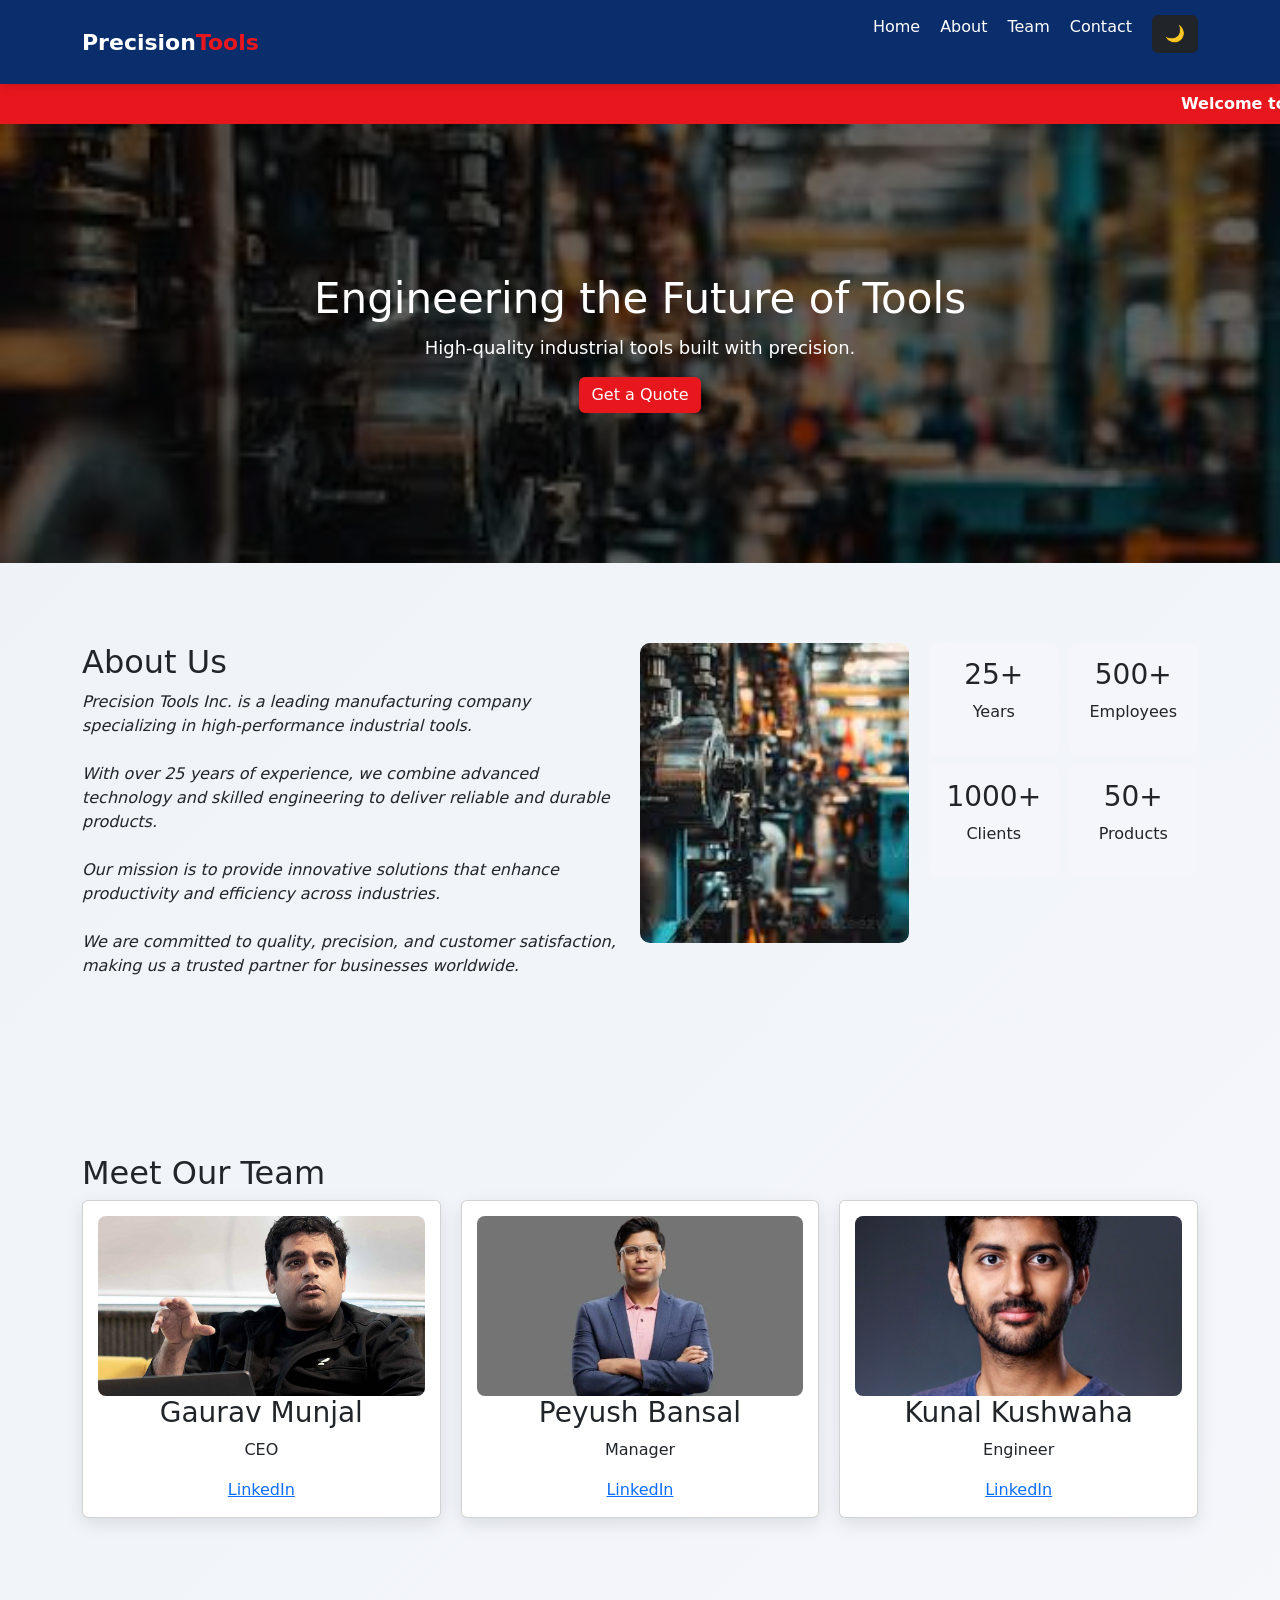
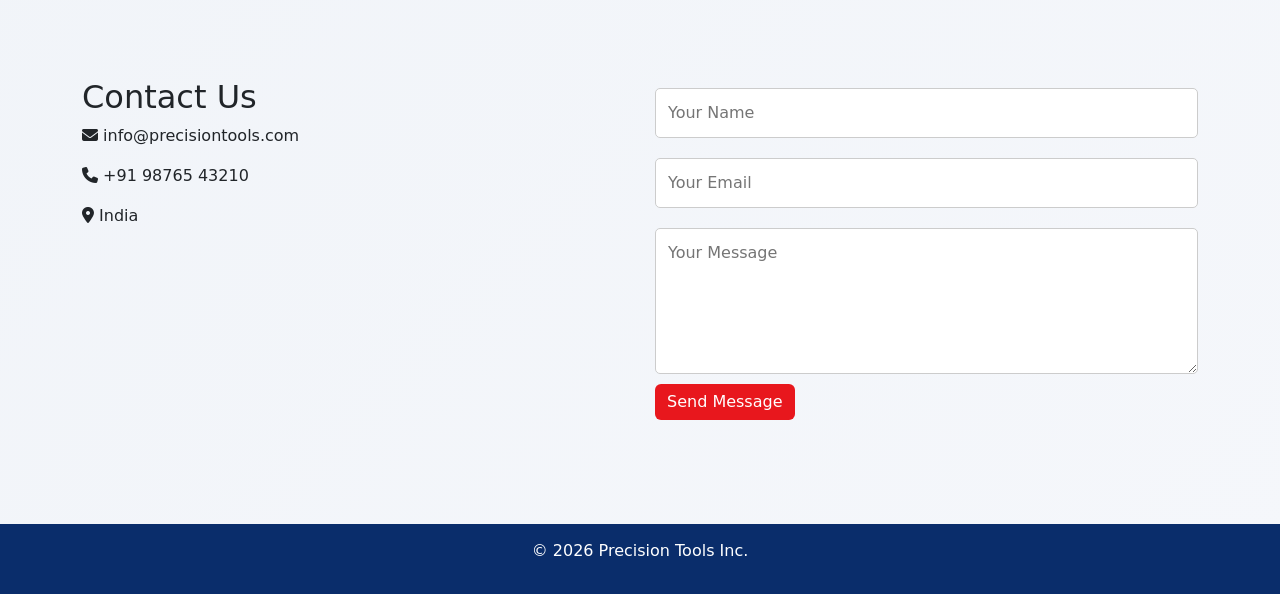
==== index.html @ 8a46efdd "Add 'Get a Quote' button to hero section" ====
<html>
<head>
  <title>Precision Tools Inc.</title>

  <link rel="stylesheet" href="style.css">
  <link href="https://cdn.jsdelivr.net/npm/bootstrap@5.3.0/dist/css/bootstrap.min.css" rel="stylesheet">
  <link rel="stylesheet" href="https://cdnjs.cloudflare.com/ajax/libs/font-awesome/6.5.0/css/all.min.css"> 
</head>

<body>

<header class="header">
  <div class="container nav-container">
    <div class="logo">Precision<span>Tools</span></div>
    <nav>
      <ul class="nav-links">
        <li><a href="#home">Home</a></li>
        <li><a href="#about">About</a></li>
        <li><a href="#team">Team</a></li>
        <li><a href="#contact">Contact</a></li>
  <button onclick="toggleDark()" class="btn btn-dark">🌙</button>
      </ul>
    </nav>
  </div>
</header>

<main>

<marquee>Welcome to Precision Tools Inc. | High Quality Manufacturing | Trusted by 1000+ Clients</marquee>

<section class="hero" id="home">
  <div class="container hero-content">
    <h1>Engineering the Future of Tools</h1>
    <p>High-quality industrial tools built with precision.</p>
    <a href="quote.html" target="_blank" class="btn custom-btn">
  Get a Quote
</a>
  </div>
</section>

<section class="about" id="about">
  <div class="container about-grid">

    <div class="about-text">
      <h2>About Us</h2>
      <p>
       <i>Precision Tools Inc. is a leading manufacturing company specializing in high-performance industrial tools.<br><br></i>

        <i>With over 25 years of experience, we combine advanced technology and skilled engineering to deliver reliable and durable products.<br><br></i>

       <i>Our mission is to provide innovative solutions that enhance productivity and efficiency across industries.<br><br></i>

        <i>We are committed to quality, precision, and customer satisfaction, making us a trusted partner for businesses worldwide.</i>
      </p>
    </div>

    <div class="about-image">
      <img src="images/img1.jpg" alt="Factory">
    </div>

    <div class="about-stats">
      <div class="stat-card"><h3>25+</h3><p>Years</p></div>
      <div class="stat-card"><h3>500+</h3><p>Employees</p></div>
      <div class="stat-card"><h3>1000+</h3><p>Clients</p></div>
      <div class="stat-card"><h3>50+</h3><p>Products</p></div>
    </div>

  </div>
</section>

<section class="team" id="team">
  <div class="container">
    <h2>Meet Our Team</h2>

    <div class="cards-grid">
      <div class="card">
        <img src="images/iimg1.jpg" alt="image">
        <h3>Gaurav Munjal</h3>
        <p>CEO</p>
        <a href="https://www.linkedin.com/in/gauravmunjal/" target="_blank">LinkedIn</a>
      </div>

      <div class="card">
        <img src="images/iimg2.webp" alt="image">
        <h3>Peyush Bansal</h3>
        <p>Manager</p>
        <a href="https://www.linkedin.com/in/peyushbansal/" target="_blank">LinkedIn</a>
      </div>

      <div class="card">
        <img src="images/iimg3.jpg" alt="images">
        <h3>Kunal Kushwaha</h3>
        <p>Engineer</p>
        <a href="https://www.linkedin.com/in/kunal-kushwaha/" target="_blank">LinkedIn</a>
      </div>
    </div>
  </div>
</section>

<section class="contact" id="contact">
  <div class="container contact-grid">

    <div class="contact-info">
      <h2>Contact Us</h2>

      <p><i class="fas fa-envelope"></i> info@precisiontools.com</p>
      <p><i class="fas fa-phone"></i> +91 98765 43210</p>
      <p><i class="fas fa-map-marker-alt"></i> India</p>

      <iframe 
        src="https://maps.google.com/maps?q=Delhi&z=13&output=embed"
        width="350" height="200">
      </iframe>
    </div>

    <form class="contact-form" onsubmit="return handleSubmit(event)">
      <input type="text" placeholder="Your Name" required>
      <input type="email" placeholder="Your Email" required>
      <textarea rows="5" placeholder="Your Message" required></textarea>
      <button class="btn custom-btn" type="submit">Send Message</button>
    </form>

  </div>
</section>

</main>

<footer class="footer">
  <p>© 2026 Precision Tools Inc.</p>
</footer>
  <div class="toast align-items-center text-bg-success border-0 position-fixed bottom-0 end-0 p-3" id="liveToast">
  <div class="d-flex">
    <div class="toast-body">
      ✅ Message sent successfully!
    </div>
    <button type="button" class="btn-close btn-close-white me-2 m-auto" data-bs-dismiss="toast"></button>
  </div>
</div>

  <div class="modal fade" id="imgModal">
  <div class="modal-dialog modal-dialog-centered">
    <div class="modal-content">
      <img id="modalImg" style="width:100%">
    </div>
  </div>
</div>

  <script src="https://cdn.jsdelivr.net/npm/bootstrap@5.3.0/dist/js/bootstrap.bundle.min.js"></script>

  <script>
function handleSubmit(event) {
  event.preventDefault();

  let toastEl = document.getElementById('liveToast');
  let toast = new bootstrap.Toast(toastEl, {
    delay: 3000
  });

  toast.show();
}
document.querySelectorAll(".card img").forEach(img => {
  img.addEventListener("click", function(){
    document.getElementById("modalImg").src = this.src;
    let modal = new bootstrap.Modal(document.getElementById("imgModal"));
    modal.show();
  });
});
</script>

  <script>
function toggleDark(){
  document.body.classList.toggle("dark-mode");
}
</script>

</body>
</html>
---- style.css ----
:root {
  --blue:#0a2d6b;
  --accent:#e8171d;
  --light:#f4f6fb;
  --text:#333;
}


*{
  margin:0;
  padding:0;
  box-sizing:border-box;
  scroll-behavior:smooth;
  transition:all 0.3s ease;
}

body{
  font-family:Arial;
  color:var(--text);
  background:linear-gradient(135deg,#eef2f7,#f5f7fb);
}


.container{
  width:90%;
  max-width:1200px;
  margin:auto;
}


section{
  padding:80px 0;
}

.header{
  background:var(--blue);
  position:sticky;
  top:0;
  z-index:1000;
  box-shadow:0 4px 10px rgba(0,0,0,0.1);
}

.nav-container{
  display:flex;
  justify-content:space-between;
  align-items:center;
  padding:15px 0;
}

.logo{
  color:white;
  font-size:22px;
  font-weight:bold;
}

.logo span{
  color:var(--accent);
}

.nav-links{
  display:flex;
  gap:20px;
  list-style:none;
}

.nav-links a{
  color:white;
  text-decoration:none;
  position:relative;
}

.nav-links a::after{
  content:"";
  position:absolute;
  left:0;
  bottom:-5px;
  width:0%;
  height:2px;
  background:var(--accent);
  transition:0.3s;
}

.nav-links a:hover::after{
  width:100%;
}


marquee{
  background:var(--accent);
  color:white;
  padding:8px;
  font-weight:bold;
}


.hero{
  background:linear-gradient(rgba(0,0,0,0.6),rgba(0,0,0,0.6)),url("images/img1.jpg");
  background-size:cover;
  color:white;
  text-align:center;
  padding:150px 20px;
}

.hero h1{
  font-size:42px;
  animation:fadeDown 1s ease;
}

.hero p{
  font-size:18px;
  margin-top:10px;
  animation:fadeUp 1s ease;
}


.btn{
  background:var(--accent);
  color:white;
  padding:10px 20px;
  border:none;
  border-radius:5px;
  display:inline-block;
  cursor:pointer;
  transition:0.3s;
}

.btn:hover{
  transform:scale(1.07);
  box-shadow:0 5px 15px rgba(0,0,0,0.3);
}


.about-grid{
  display:flex;
  gap:20px;
  align-items:flex-start;
  flex-wrap:nowrap;
}

.about-text{
  flex:2;
}

.about-image{
  flex:1;
}

.about-image img{
  width:100%;
  height:300px;
  object-fit:cover;
  border-radius:10px;
  transition:0.4s;
}

.about-image img:hover{
  transform:scale(1.05);
  box-shadow:0 10px 25px rgba(0,0,0,0.2);
}


.about-stats{
  flex:1;
  display:grid;
  grid-template-columns:repeat(2,1fr);
  gap:10px;
}

.stat-card{
  background:var(--light);
  padding:15px;
  text-align:center;
  border-radius:8px;
  transition:0.3s;
}

.stat-card:hover{
  background:var(--blue);
  color:white;
  transform:translateY(-5px) scale(1.05);
  box-shadow:0 10px 20px rgba(0,0,0,0.15);
}


.cards-grid{
  display:grid;
  grid-template-columns:repeat(auto-fit,minmax(250px,1fr));
  gap:20px;
}

.card{
  background:white;
  padding:15px;
  text-align:center;
  border-radius:12px;
  overflow:hidden;
  box-shadow:0 6px 18px rgba(0,0,0,0.1);
  transition:0.3s;
}

.card img{
  height:180px;
  width:100%;
  object-fit:cover;
  border-radius:8px;
  transition:0.4s;
}

.card:hover{
  transform:translateY(-10px) scale(1.03);
}

.card:hover img{
  transform:scale(1.1);
}


.contact-grid{
  display:grid;
  grid-template-columns:1fr 1fr;
  gap:30px;
}

.contact-form input,
.contact-form textarea{
  width:100%;
  padding:12px;
  margin:10px 0;
  border:1px solid #ccc;
  border-radius:5px;
  transition:0.3s;
}

.contact-form input:focus,
.contact-form textarea:focus{
  border:1px solid var(--accent);
  outline:none;
  box-shadow:0 0 8px rgba(232,23,29,0.2);
}


.footer{
  background:var(--blue);
  color:white;
  text-align:center;
  padding:15px;
}
#modalImg {
  border-radius: 10px;
}
.dark-mode {
  background:#121212;
  color:white;
}

.dark-mode .header {
  background:#000;
}

.dark-mode .card,
.dark-mode .stat-card {
  background:#1e1e1e;
  color:white;
}

.dark-mode .footer {
  background:#000;
}

.custom-btn {
  background-color: #e8171d !important;
  color: white !important;
  border: none !important;
}

.custom-btn:hover {
  background-color: #c91418 !important;
}

@keyframes fadeDown{
  from{opacity:0; transform:translateY(-20px);}
  to{opacity:1; transform:translateY(0);}
}

@keyframes fadeUp{
  from{opacity:0; transform:translateY(20px);}
  to{opacity:1; transform:translateY(0);}
}
  .toast {
  animation: slideIn 0.5s ease;
  border-radius: 12px;
  box-shadow: 0 10px 25px rgba(0,0,0,0.2);
}
@keyframes slideIn {
  from {
    transform: translateX(100%);
    opacity: 0;
  }
  to {
    transform: translateX(0);
    opacity: 1;
  }
}

@media(max-width:768px){
  .about-grid{
    flex-direction:column;
  }
  .contact-grid{
    grid-template-columns:1fr;
  }

  .hero h1{
    font-size:28px;
  }
}
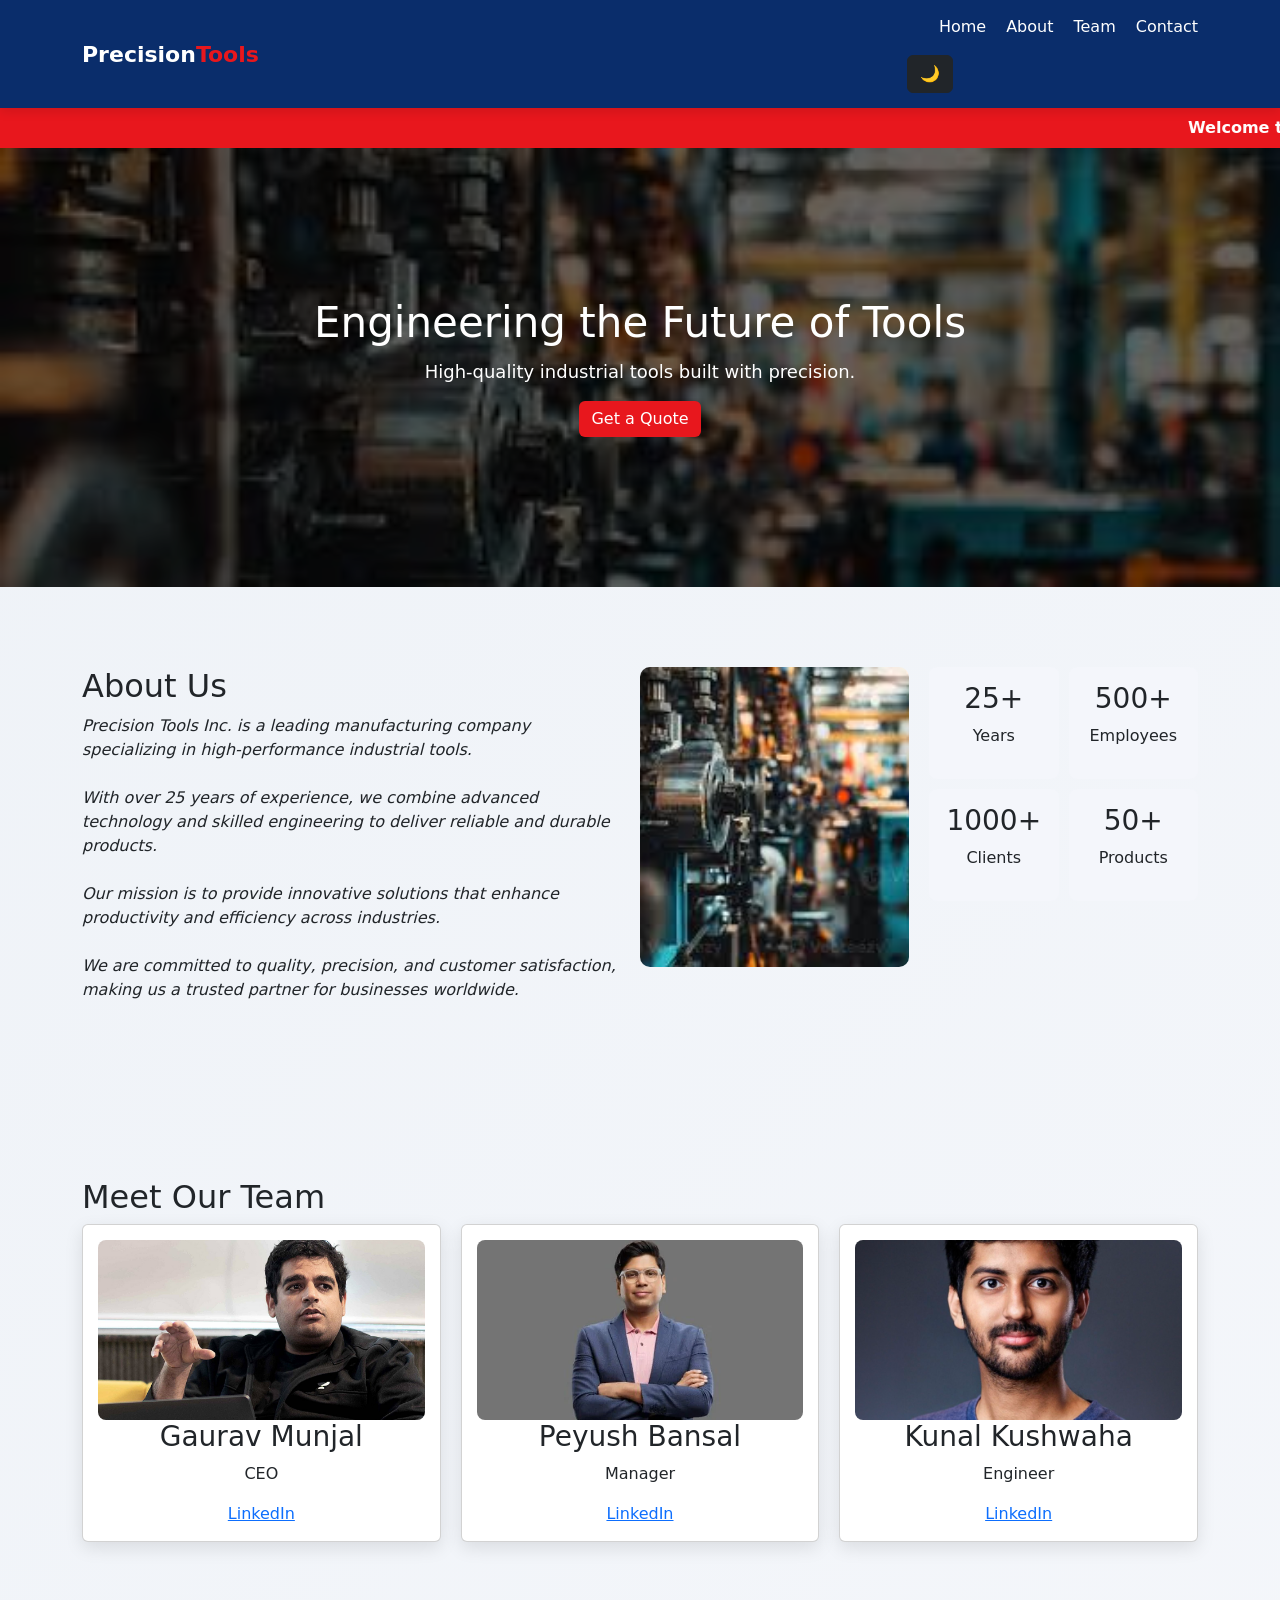
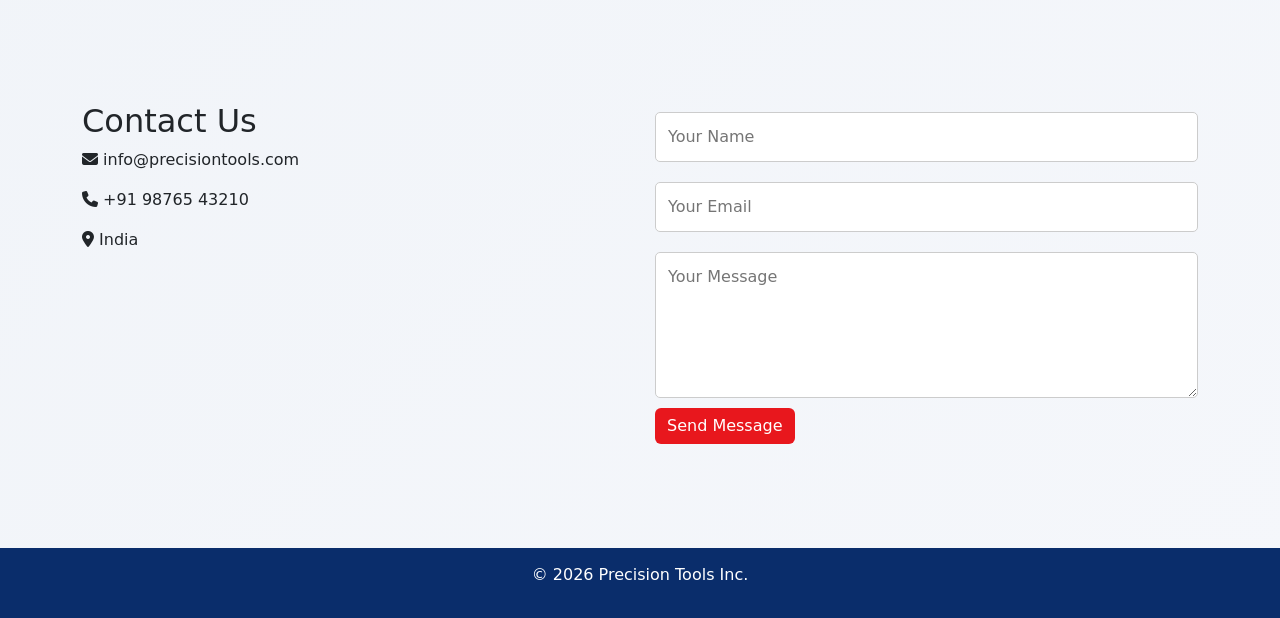
==== commit 48d91469: "Fix button indentation in index.html" ====
--- a/index.html
+++ b/index.html
@@ -18,8 +18,8 @@
         <li><a href="#about">About</a></li>
         <li><a href="#team">Team</a></li>
         <li><a href="#contact">Contact</a></li>
-  <button onclick="toggleDark()" class="btn btn-dark">🌙</button>
       </ul>
+      <button onclick="toggleDark()" class="btn btn-dark">🌙</button>
     </nav>
   </div>
 </header>
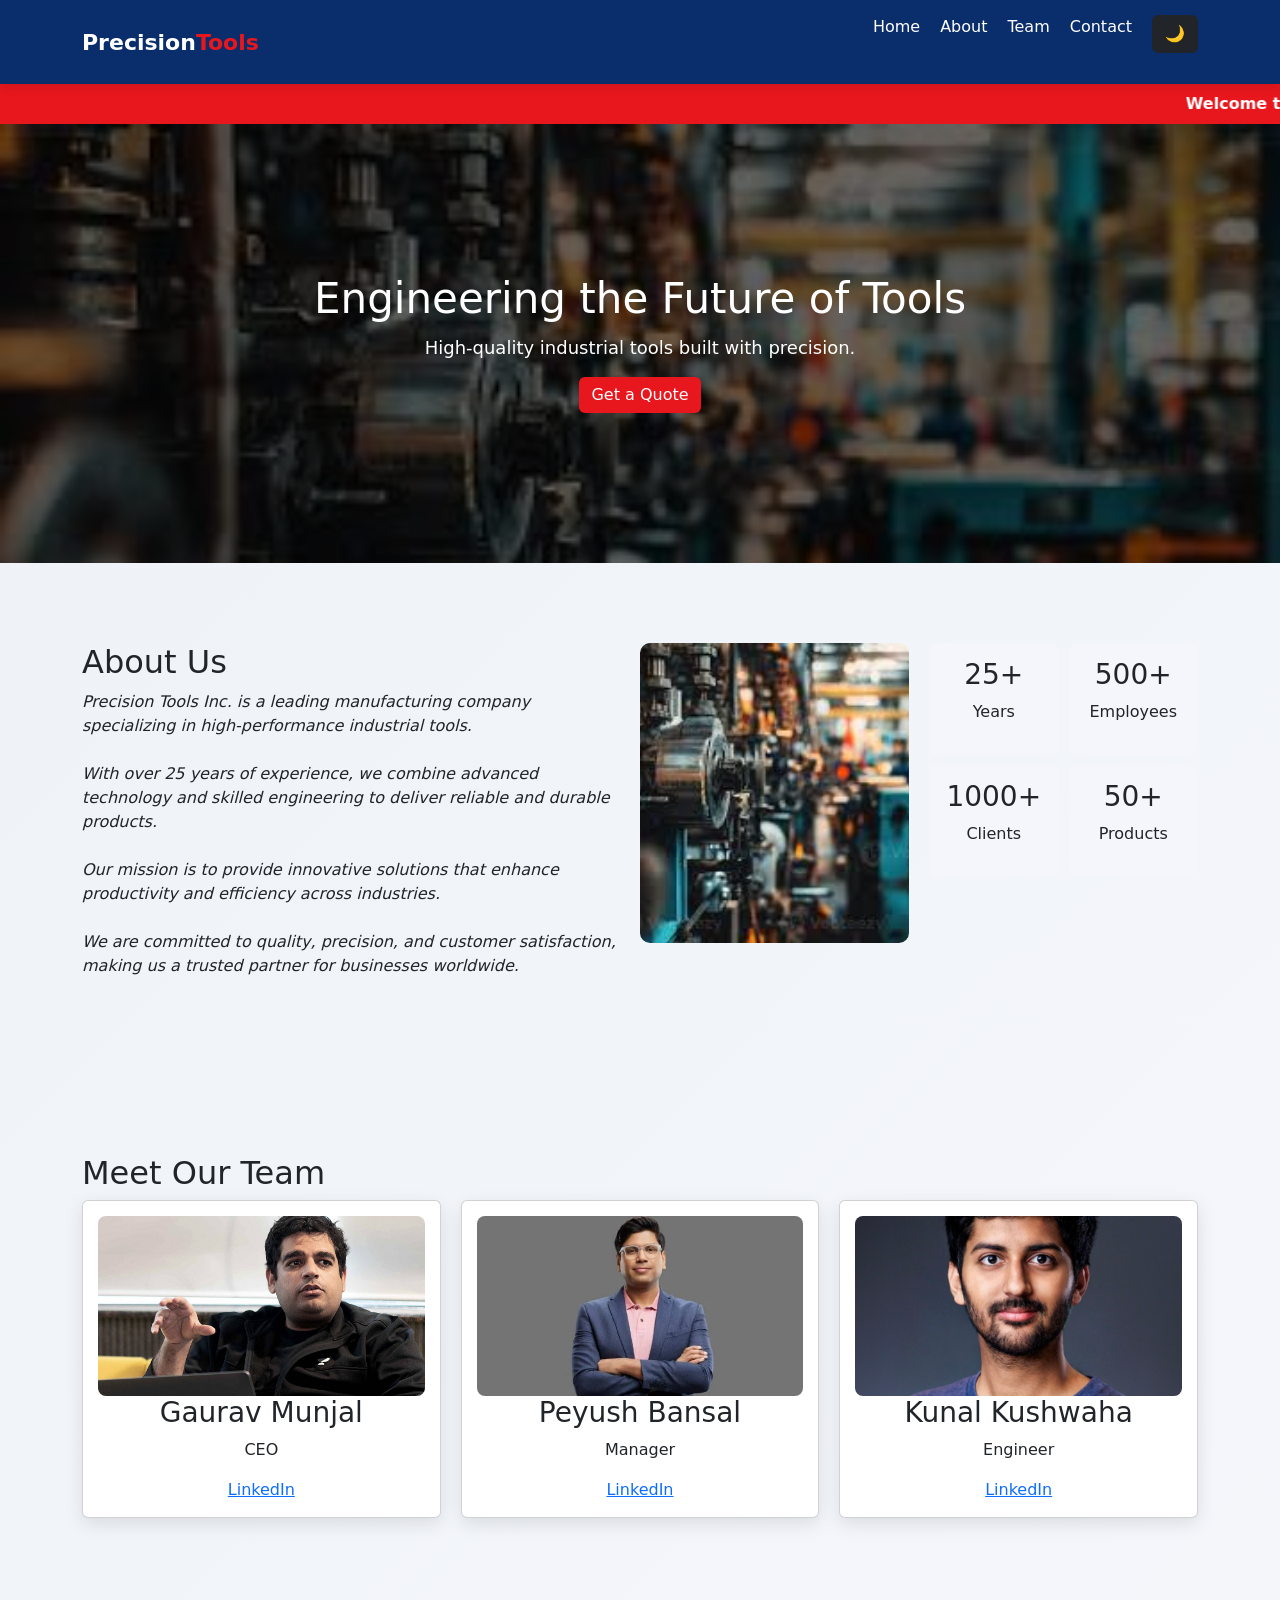
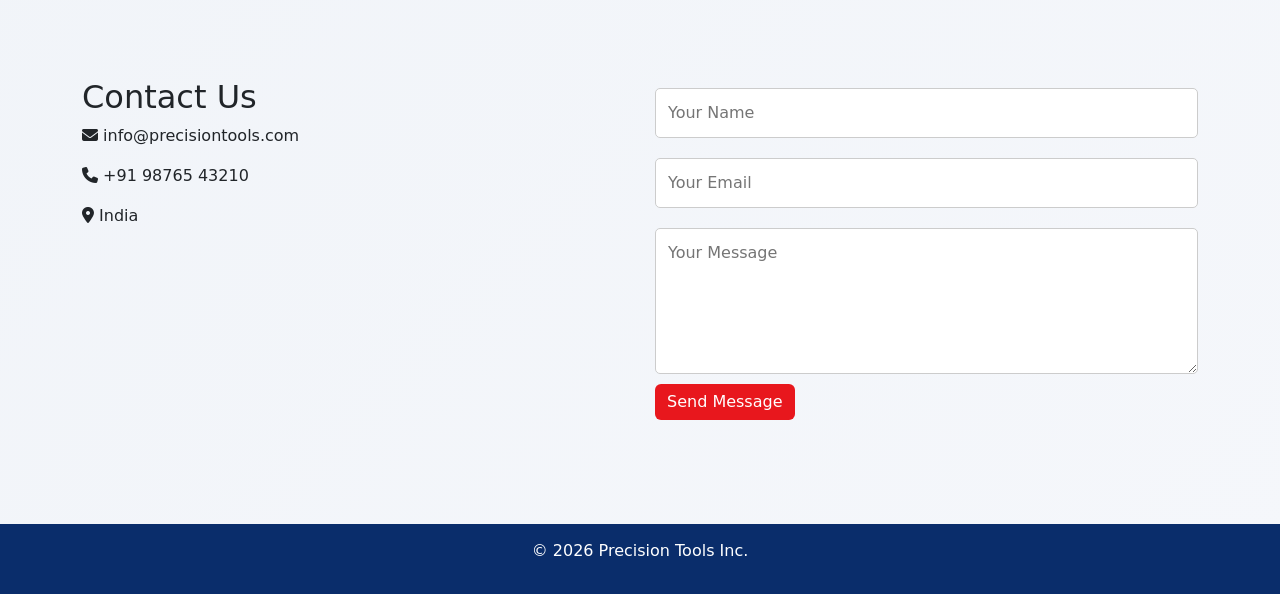
==== commit 6f9c771b: "Fix indentation for closing ul tag in index.html" ====
--- a/index.html
+++ b/index.html
@@ -18,8 +18,8 @@
         <li><a href="#about">About</a></li>
         <li><a href="#team">Team</a></li>
         <li><a href="#contact">Contact</a></li>
+      <button onclick="toggleDark()" class="btn btn-dark">🌙</button>
       </ul>
-      <button onclick="toggleDark()" class="btn btn-dark">🌙</button>
     </nav>
   </div>
 </header>
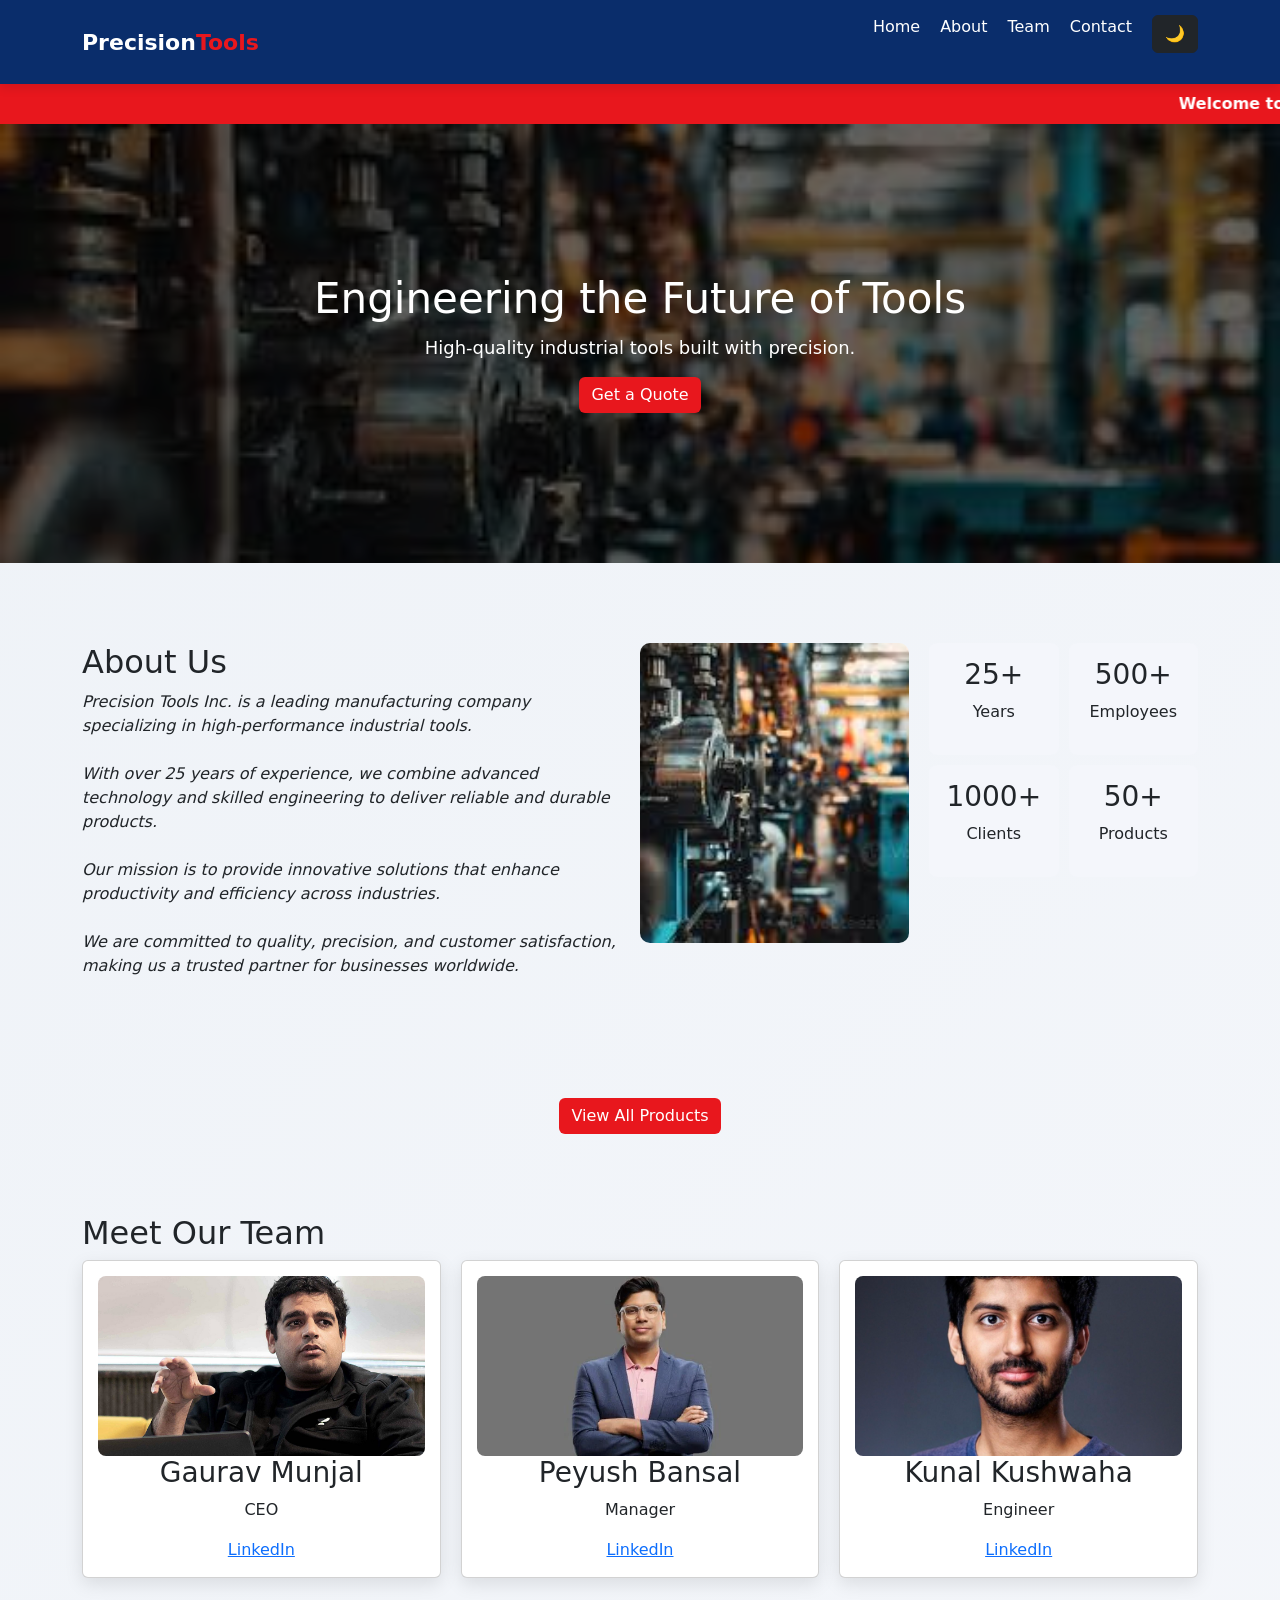
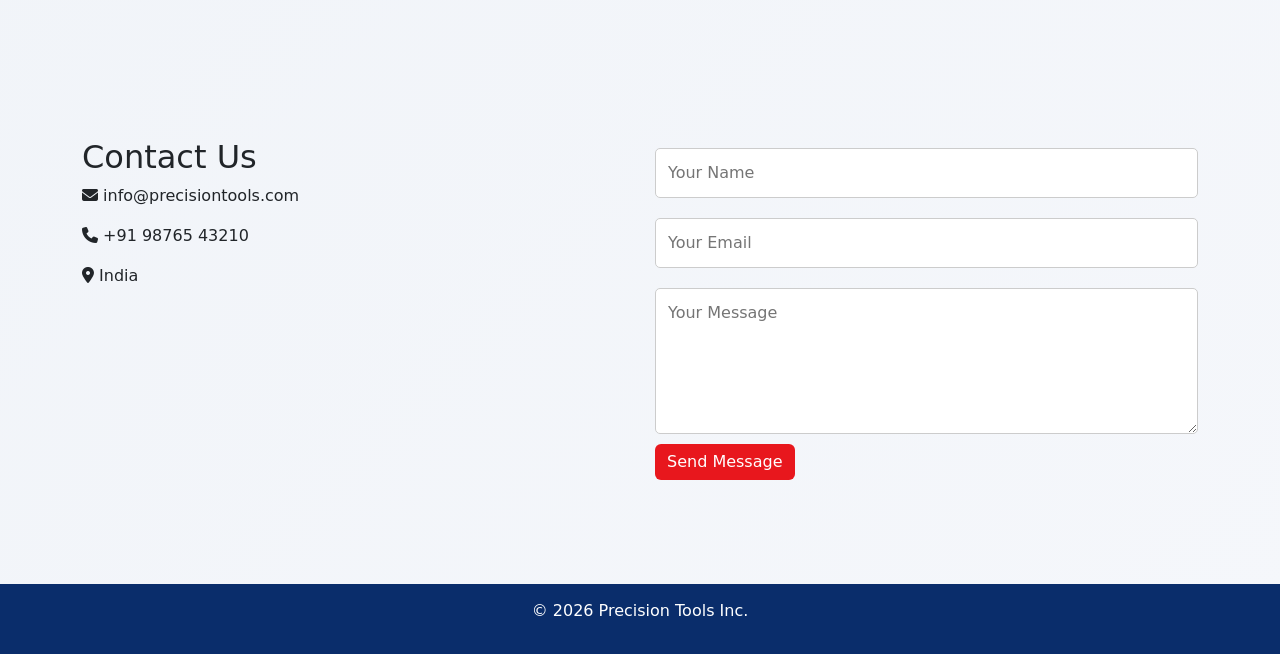
==== commit 95cd3fb0: "Add button to view all products in index.html" ====
--- a/index.html
+++ b/index.html
@@ -67,6 +67,9 @@
 
   </div>
 </section>
+  <div class="text-center mt-4">
+  <a href="product.html" class="btn custom-btn">View All Products</a>
+</div>
 
 <section class="team" id="team">
   <div class="container">
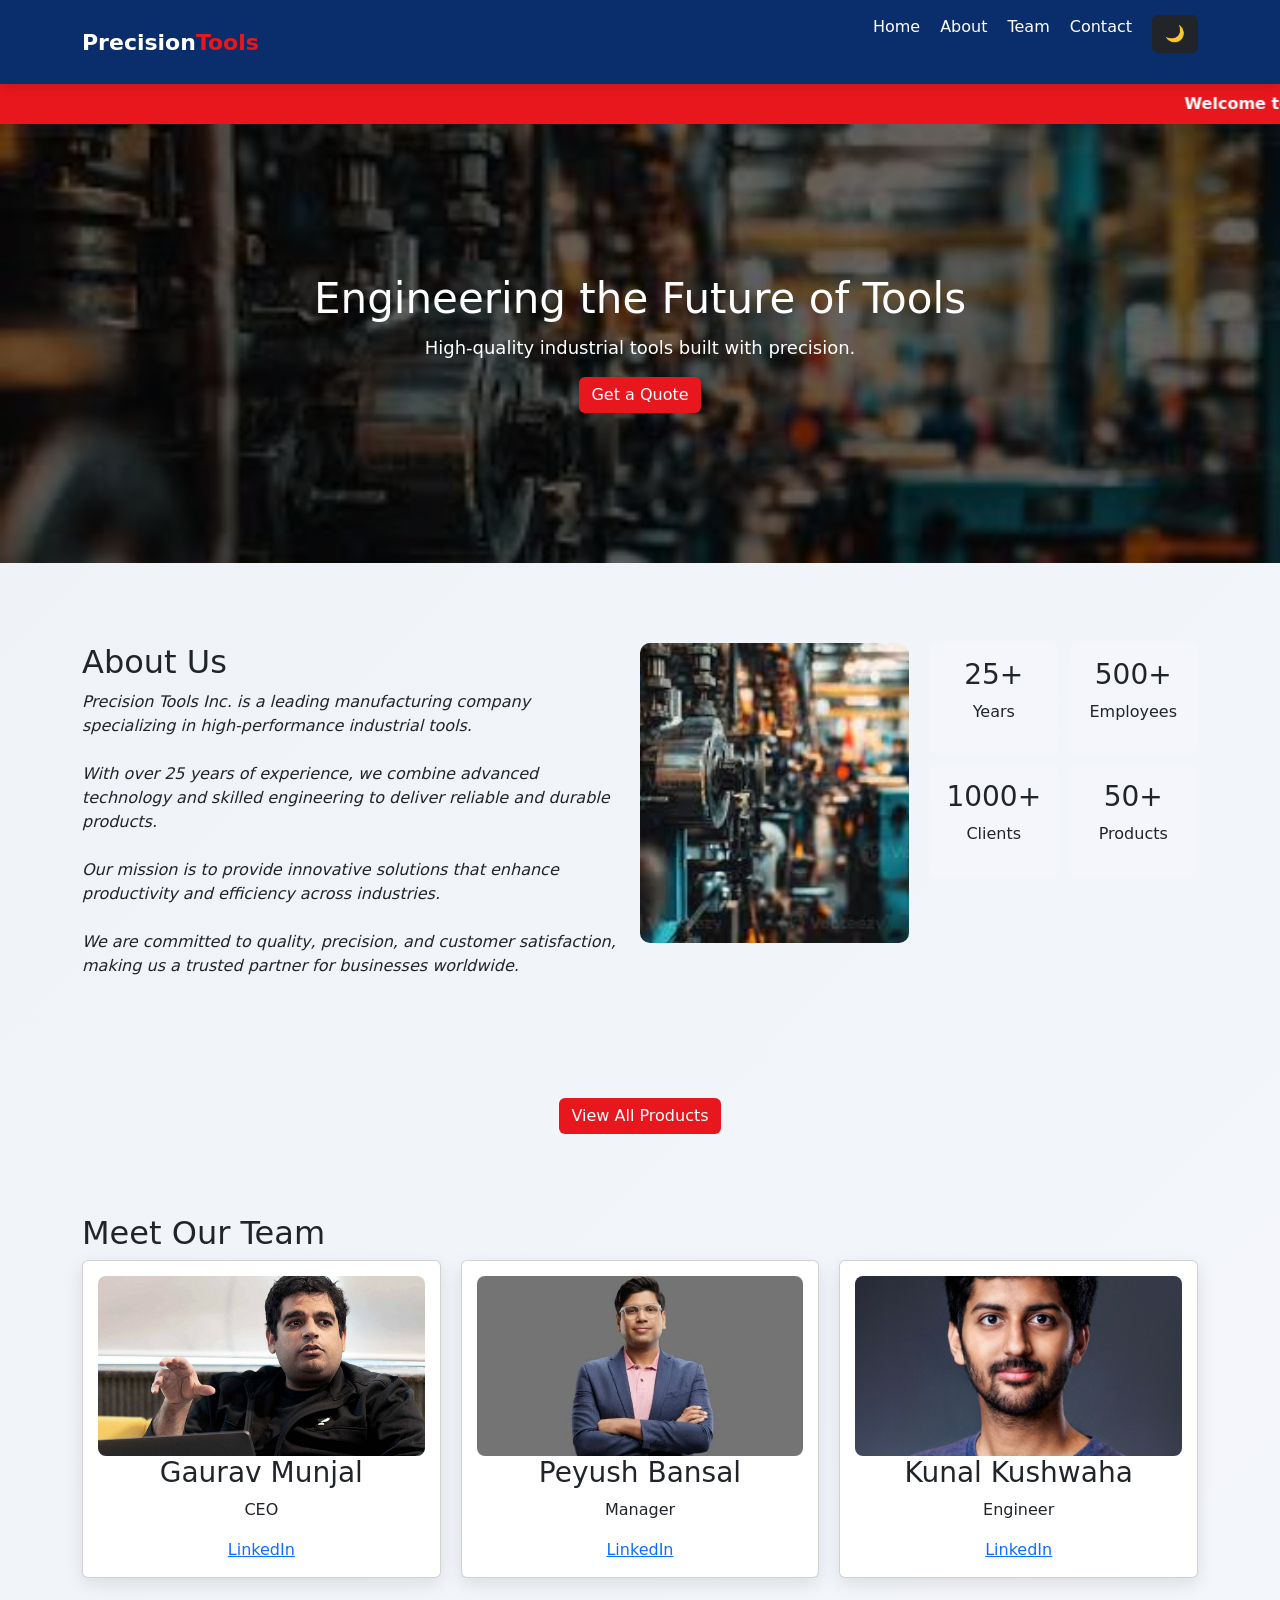
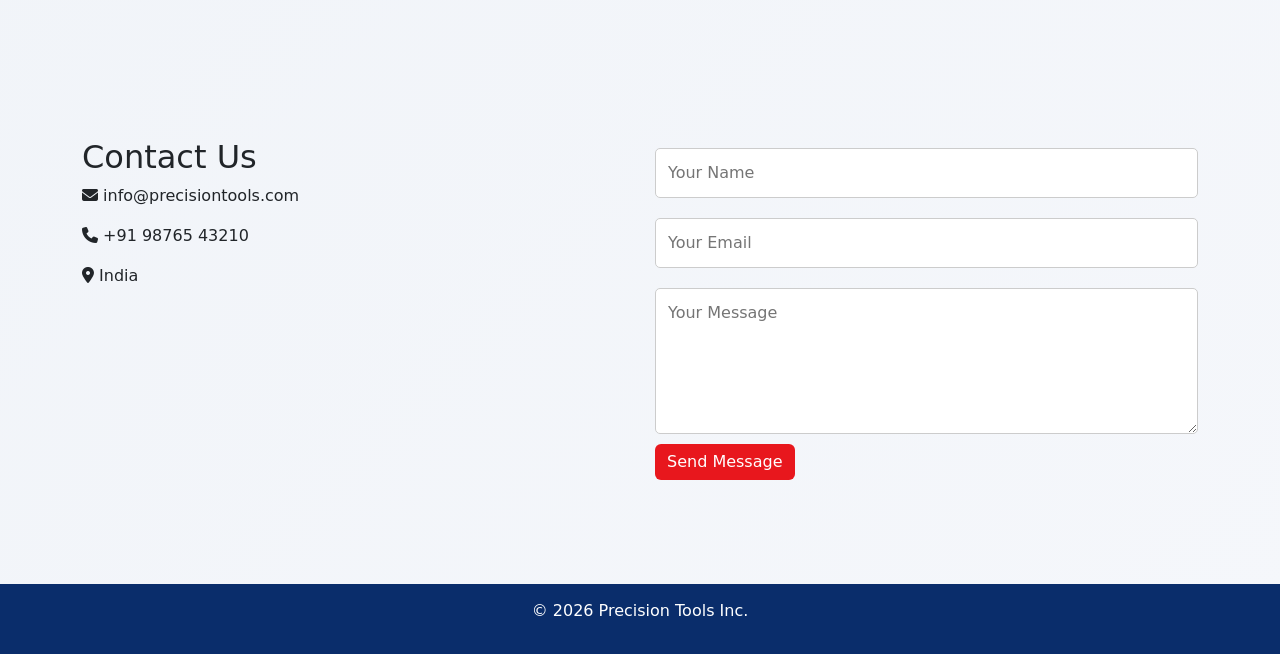
==== commit e299efb9: "Remove Bootstrap and custom scripts from index.html Removed Bootstrap script and custom JavaScript f" ====
--- a/index.html
+++ b/index.html
@@ -148,33 +148,5 @@
   </div>
 </div>
 
-  <script src="https://cdn.jsdelivr.net/npm/bootstrap@5.3.0/dist/js/bootstrap.bundle.min.js"></script>
-
-  <script>
-function handleSubmit(event) {
-  event.preventDefault();
-
-  let toastEl = document.getElementById('liveToast');
-  let toast = new bootstrap.Toast(toastEl, {
-    delay: 3000
-  });
-
-  toast.show();
-}
-document.querySelectorAll(".card img").forEach(img => {
-  img.addEventListener("click", function(){
-    document.getElementById("modalImg").src = this.src;
-    let modal = new bootstrap.Modal(document.getElementById("imgModal"));
-    modal.show();
-  });
-});
-</script>
-
-  <script>
-function toggleDark(){
-  document.body.classList.toggle("dark-mode");
-}
-</script>
-
 </body>
 </html>
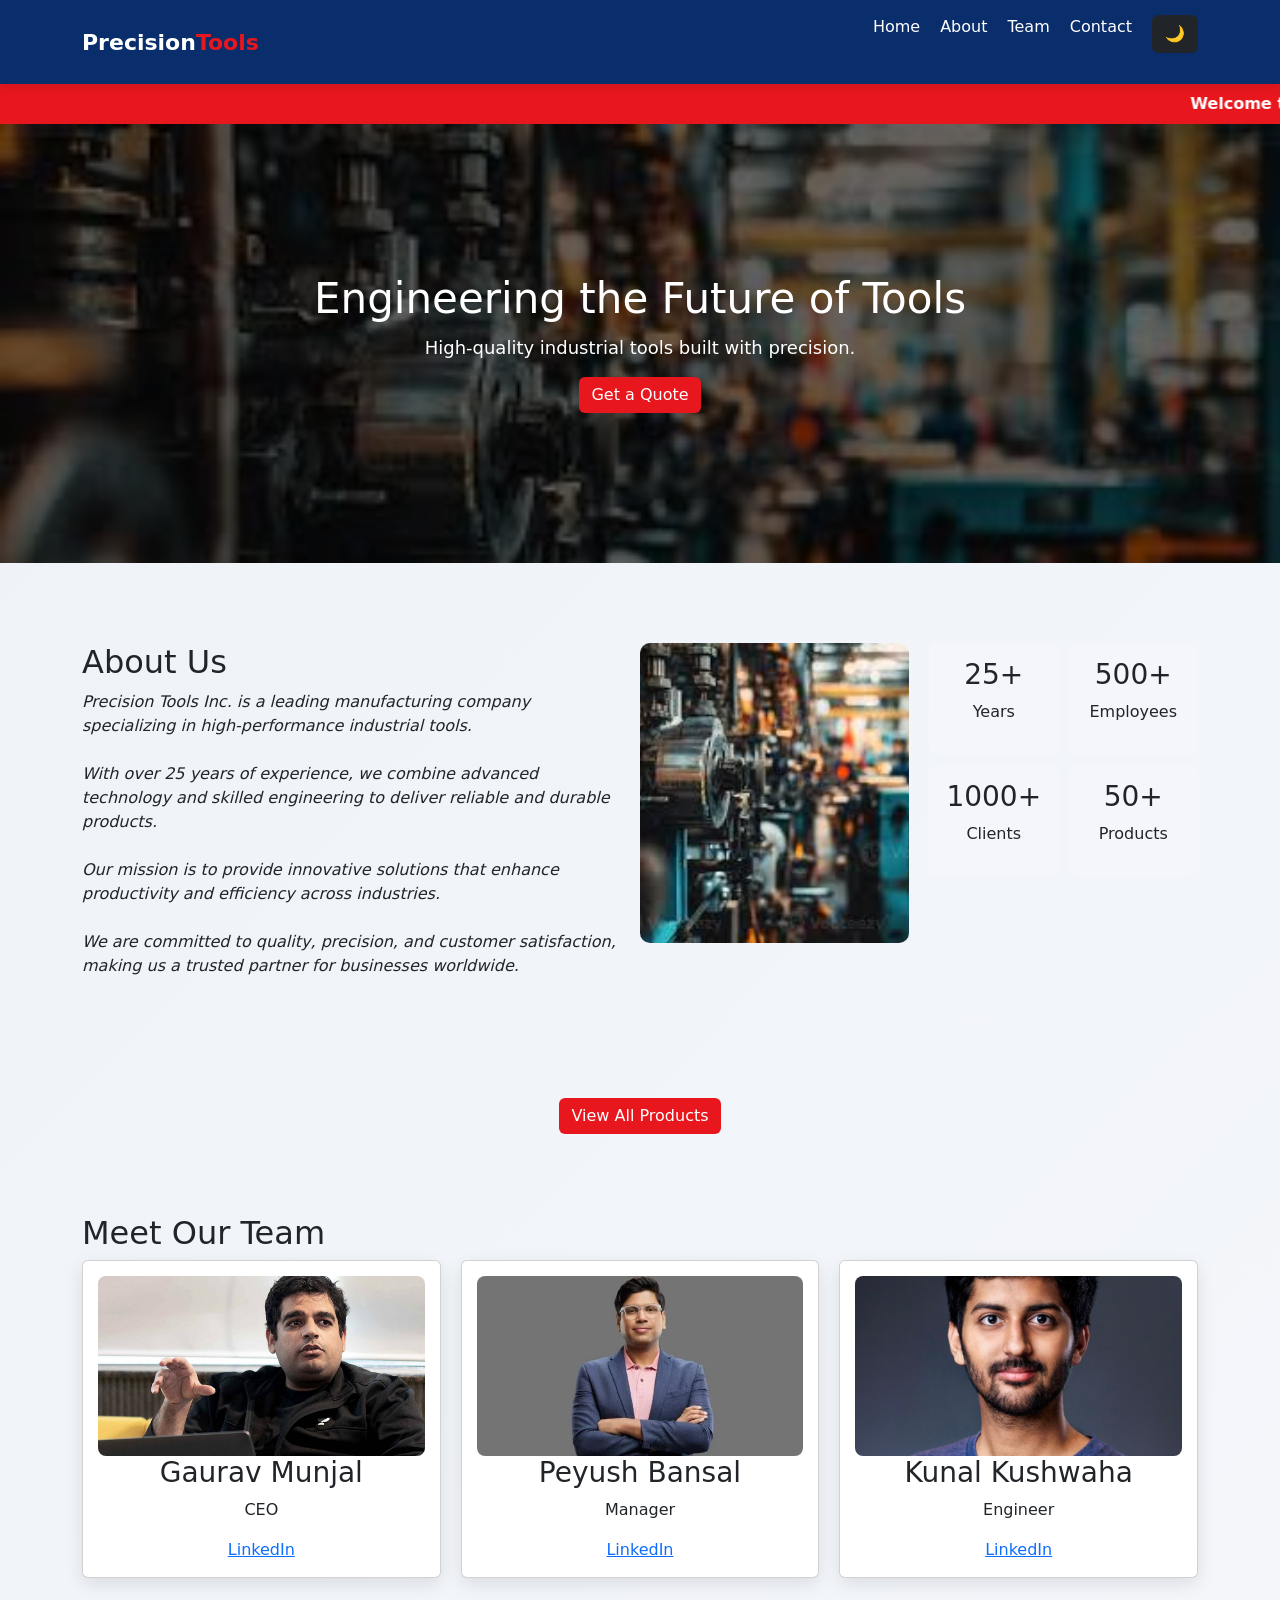
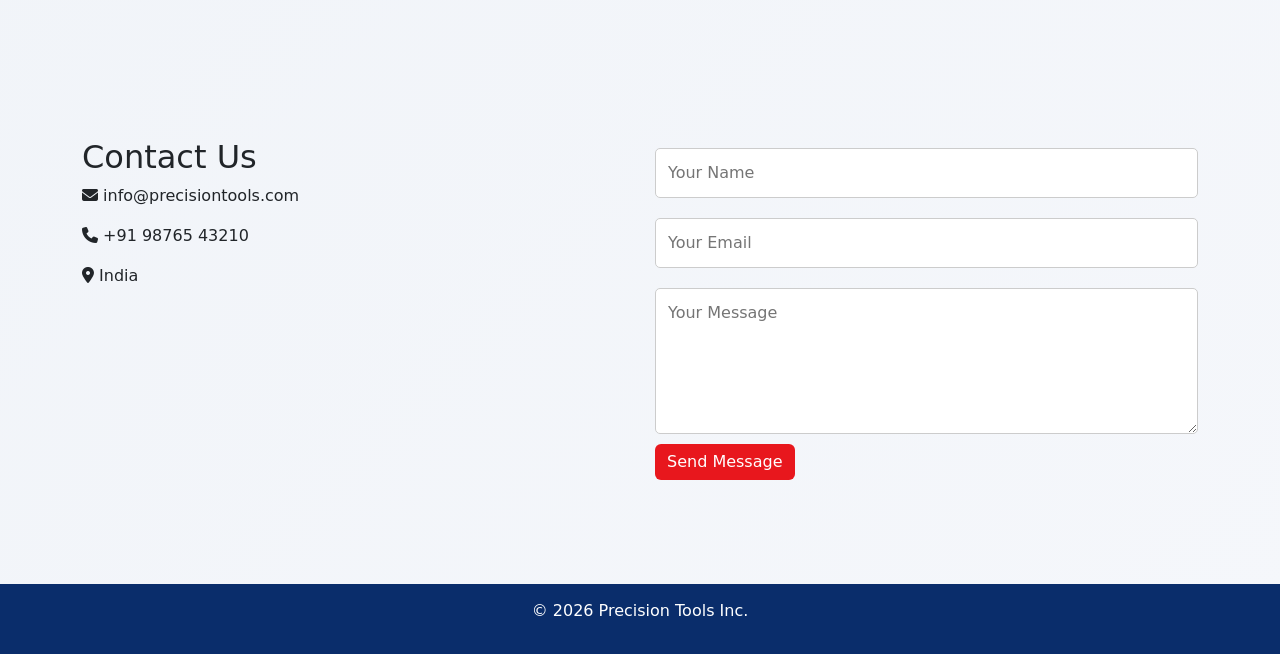
==== commit 3e9025e2: "Add script tag to include script.js" ====
--- a/index.html
+++ b/index.html
@@ -147,6 +147,6 @@
     </div>
   </div>
 </div>
-
+<script src = "script.js" ></script>
 </body>
 </html>
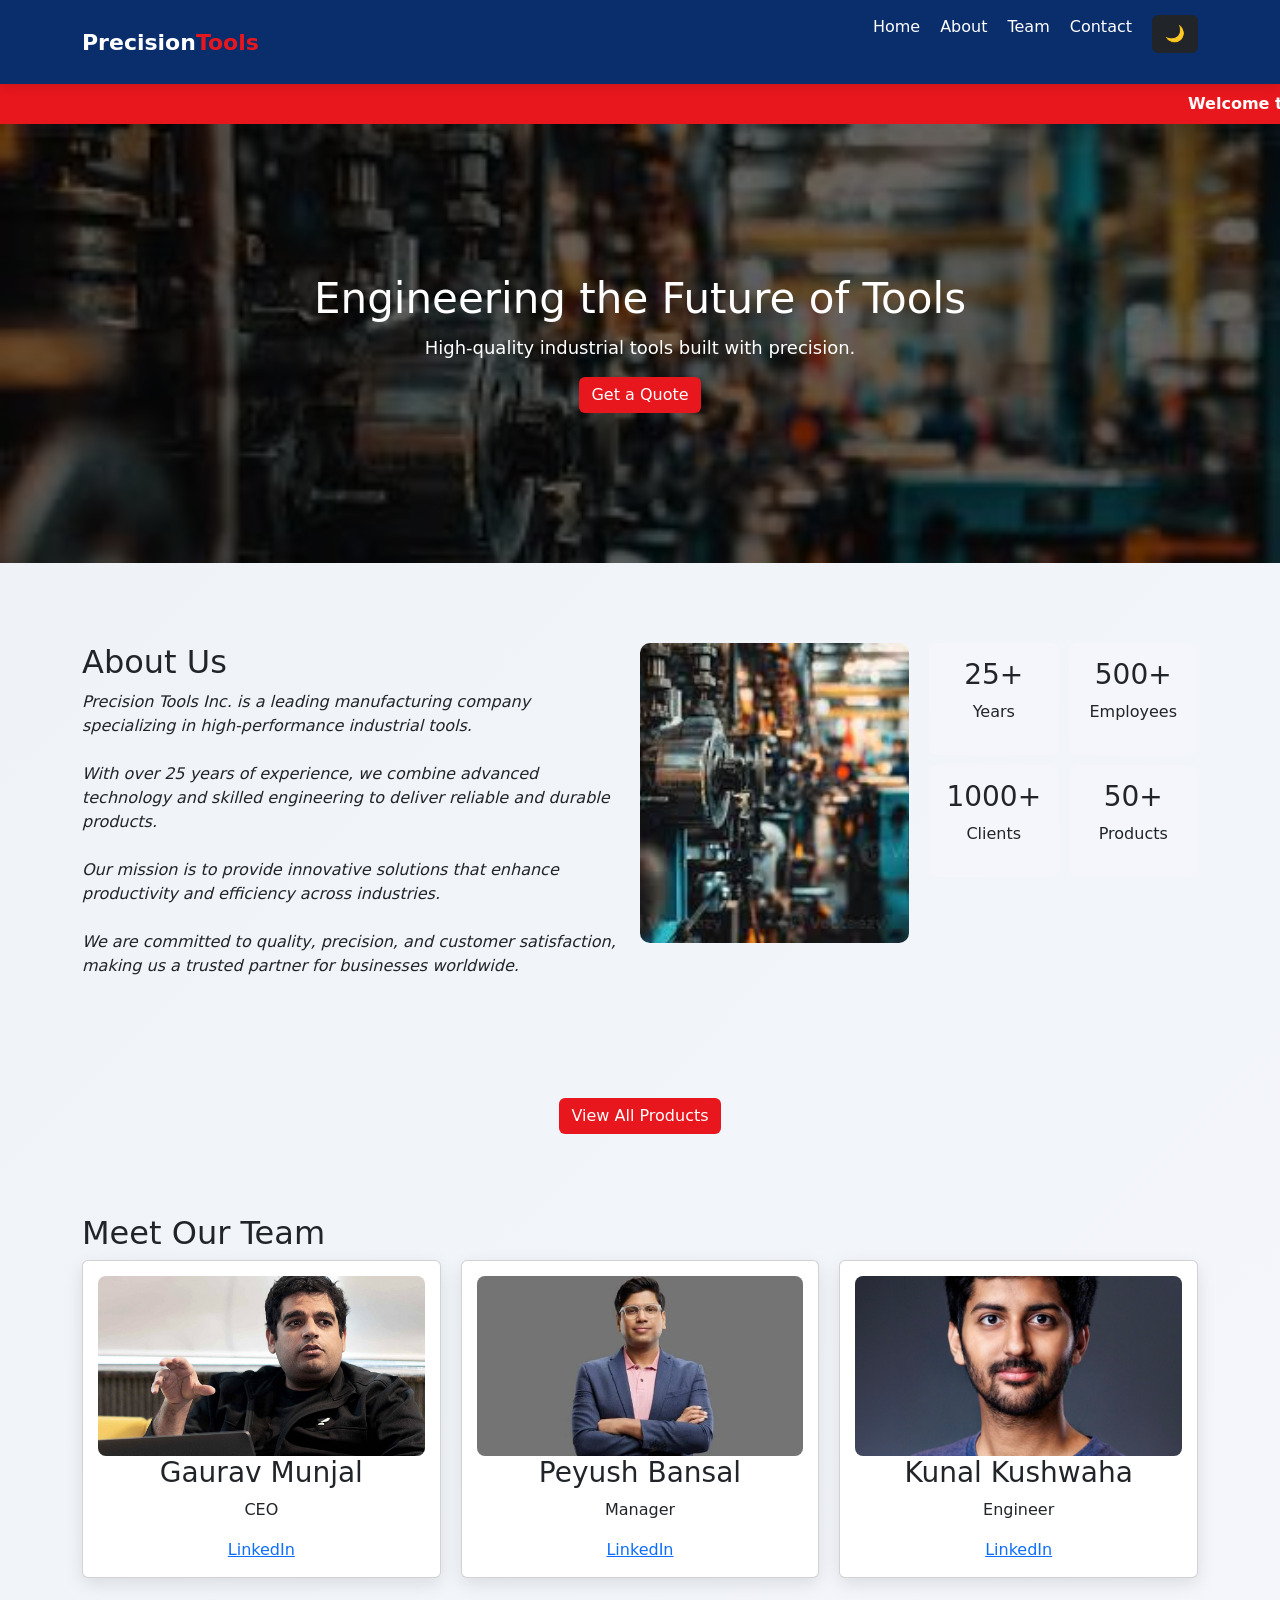
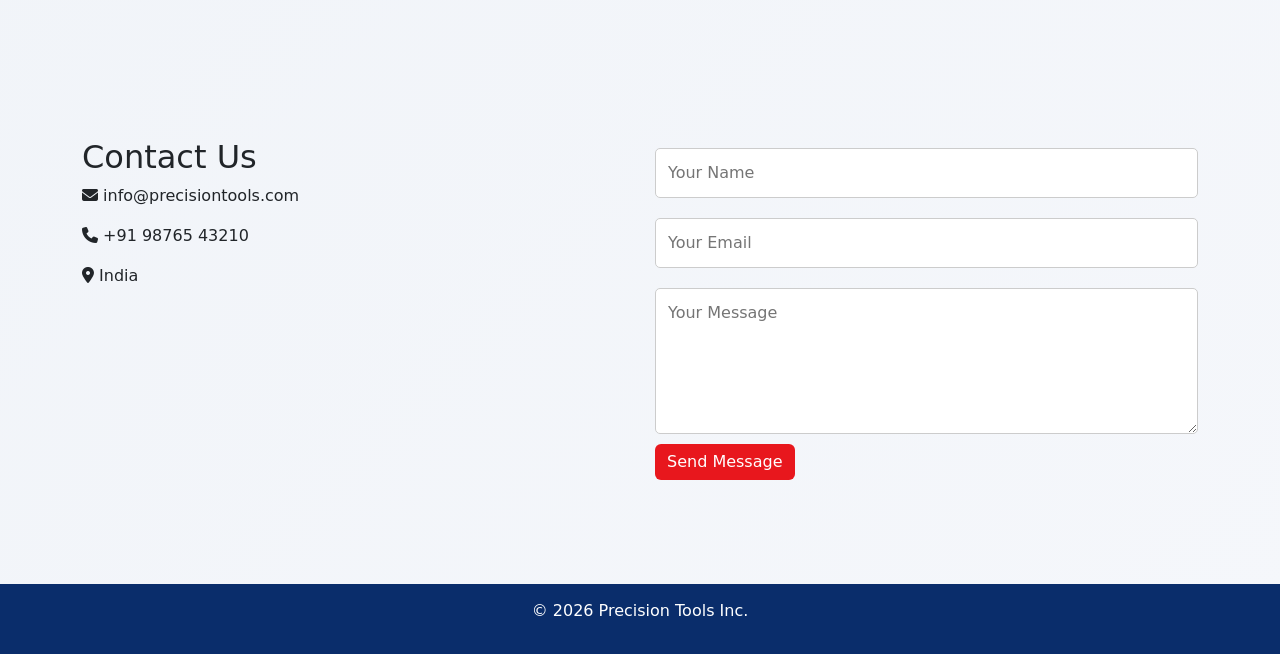
==== commit ba36b0e8: "Update index.html" ====
--- a/index.html
+++ b/index.html
@@ -148,5 +148,6 @@
   </div>
 </div>
 <script src = "script.js" ></script>
+   <script src="https://cdn.jsdelivr.net/npm/bootstrap@5.3.0/dist/js/bootstrap.bundle.min.js"></script>
 </body>
 </html>
